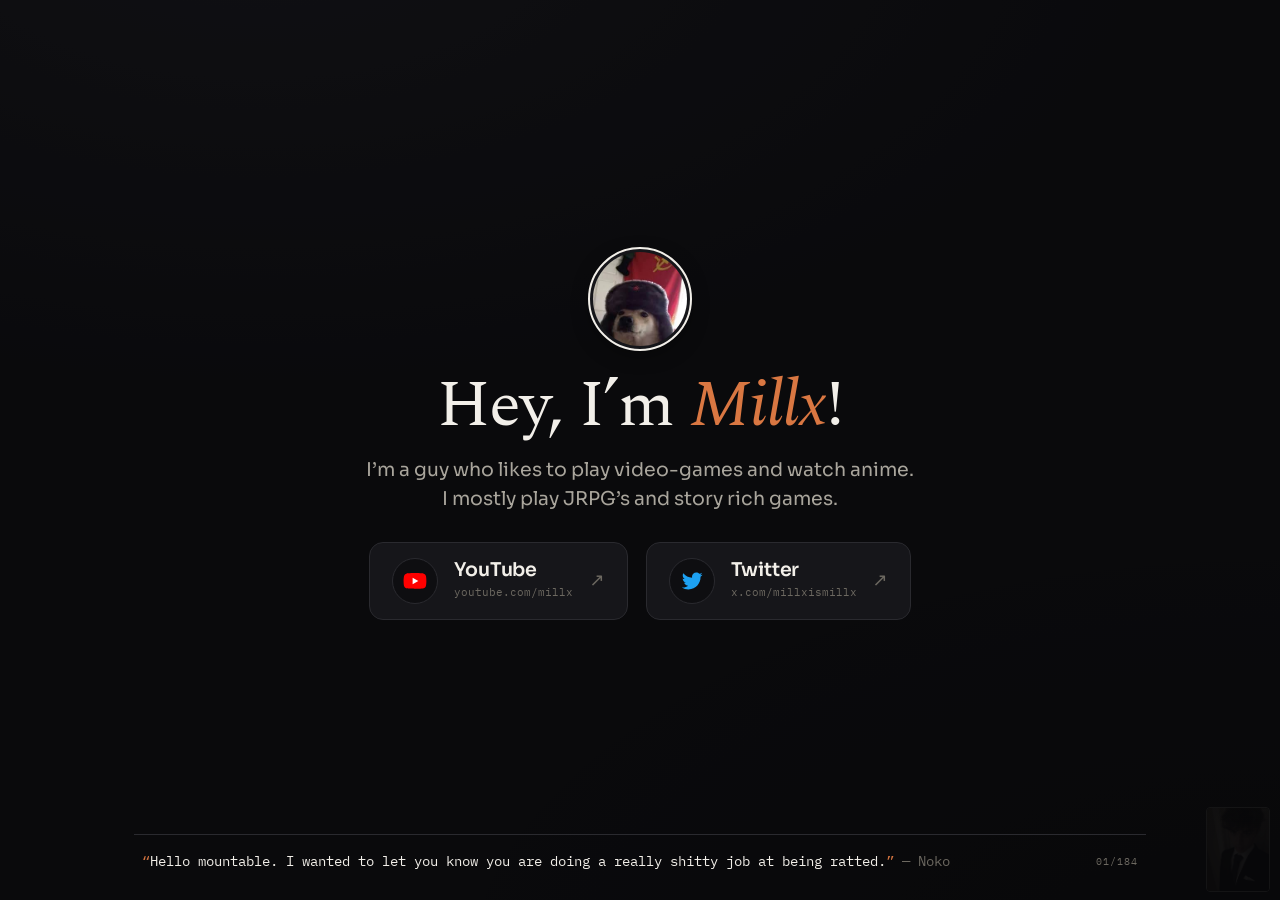
==== index.html @ fc9f0d4f "added some more quotes" ====
<!DOCTYPE html>
<html lang="en">
<head>
  <meta charset="UTF-8" />
  <meta name="viewport" content="width=device-width, initial-scale=1.0" />
  <title>millx.lol</title>
  <meta name="description" content="The personal website of Millx." />
  <meta property="og:title" content="millx.lol" />
  <meta property="og:description" content="The personal website of Millx." />
  <meta property="og:type" content="website" />
  <meta property="og:url" content="https://millx.lol" />
  <meta name="twitter:card" content="summary" />
  <meta name="twitter:title" content="millx.lol" />
  <meta name="twitter:description" content="The personal website of Millx." />
  <link rel="icon" href="assets/ratwitharat.jpg" type="image/jpeg" />
  <link rel="preconnect" href="https://fonts.googleapis.com" />
  <link rel="preconnect" href="https://fonts.gstatic.com" crossorigin />
  <link
    href="https://fonts.googleapis.com/css2?family=IBM+Plex+Mono:wght@400;500&family=Sora:wght@300;400;500;600;700&family=Spectral:ital,wght@0,300;0,400;1,400&display=swap"
    rel="stylesheet"
  />
  <link rel="stylesheet" href="styles.css" />
</head>
<body>
  <main class="screen">

    <section class="card">

      <!-- left: you -->
      <div class="me">
        <img
          class="me__avatar"
          src="assets/russiandoggo.png"
          alt="Millx"
          width="225"
          height="225"
        />
        <h1 class="me__name">Hey, I&rsquo;m <em>Millx</em>!</h1>
        <p class="me__bio">
          I&rsquo;m a guy who likes to play video-games and watch anime.<br />
          I mostly play JRPG&rsquo;s and story rich games.
        </p>
      </div>

      <!-- right: poppy socials -->
      <nav class="socials" aria-label="Socials">
        <a class="soc soc--yt" href="https://youtube.com/millx" target="_blank" rel="noopener noreferrer">
          <span class="soc__disc" aria-hidden="true">
            <svg viewBox="0 0 90 90" width="24" height="24" fill="none" xmlns="http://www.w3.org/2000/svg">
              <path d="M85.7 25.4a11.2 11.2 0 0 0-7.9-7.9C70.9 15.4 45 15.4 45 15.4s-25.9 0-32.8 2.1a11.2 11.2 0 0 0-7.9 7.9C2.2 32.3 2.2 45 2.2 45s0 12.7 2.1 19.6a11.2 11.2 0 0 0 7.9 7.9c6.9 2.1 32.8 2.1 32.8 2.1s25.9 0 32.8-2.1a11.2 11.2 0 0 0 7.9-7.9C87.8 57.7 87.8 45 87.8 45s0-12.7-2.1-19.6Z" fill="#FF0000"/>
              <path d="m36 57 21.5-12L36 33v24Z" fill="#fff"/>
            </svg>
          </span>
          <span class="soc__body">
            <span class="soc__name">YouTube</span>
            <span class="soc__url">youtube.com/millx</span>
          </span>
          <span class="soc__arrow" aria-hidden="true">&nearr;</span>
        </a>
        <a class="soc soc--tw" href="https://x.com/millxismillx" target="_blank" rel="noopener noreferrer">
          <span class="soc__disc soc__disc--tw" aria-hidden="true">
            <svg viewBox="0 0 24 24" width="22" height="22" xmlns="http://www.w3.org/2000/svg">
              <path d="M23.643 4.937c-.835.37-1.732.62-2.675.733.964-.578 1.705-1.49 2.051-2.577-.9.534-1.897.922-2.958 1.13-.85-.904-2.06-1.47-3.4-1.47-2.572 0-4.658 2.086-4.658 4.66 0 .364.042.718.12 1.06-3.873-.195-7.304-2.05-9.602-4.868-.4.69-.63 1.49-.63 2.34 0 1.612.82 3.036 2.07 3.864-.764-.025-1.482-.234-2.11-.583v.06c0 2.257 1.605 4.14 3.737 4.567-.391.106-.803.162-1.227.162-.3 0-.593-.028-.877-.082.593 1.85 2.32 3.194 4.36 3.232-1.6 1.252-3.616 1.996-5.815 1.996-.38 0-.75-.022-1.12-.064 2.06 1.32 4.51 2.09 7.14 2.09 8.57 0 13.255-7.098 13.255-13.255 0-.2-.005-.4-.014-.6.91-.658 1.7-1.477 2.323-2.41z" fill="#1DA1F2"/>
            </svg>
          </span>
          <span class="soc__body">
            <span class="soc__name">Twitter</span>
            <span class="soc__url">x.com/millxismillx</span>
          </span>
          <span class="soc__arrow" aria-hidden="true">&nearr;</span>
        </a>
      </nav>

    </section>

    <!-- slim quote ticker; sits at the bottom of the screen -->
    <footer class="ticker" id="ticker">
      <div class="ticker__roll" id="quote-roll">
        <blockquote class="ticker__quote" id="quote-text">
          <span class="ticker__q">&ldquo;</span><span id="quote-text-inner">deaf means you cant see idioy</span><span class="ticker__q">&rdquo;</span>
          <span class="ticker__by" id="quote-by">&mdash; RatWithAFace</span>
        </blockquote>
      </div>
      <span class="ticker__counter" id="quote-counter">01/184</span>
    </footer>

  </main>

  <!-- the background, after the ten seconds of normalcy run out -->
  <video
    class="bgvideo"
    id="bgvideo"
    autoplay
    muted
    playsinline
    preload="none"
    aria-hidden="true"
  >
    <source src="assets/yaemoricrying.mp4" type="video/mp4" />
  </video>
  <img
    class="bggif"
    id="bggif"
    src="assets/yaemori-loop.gif"
    alt=""
    aria-hidden="true"
  />

  <!-- RatWithAFace. he&rsquo;s around here somewhere. -->
  <button class="rat" id="rat" type="button" aria-label="RatWithAFace" title="RatWithAFace">
    <img class="rat__img" src="assets/ratwitharat.jpg" alt="RatWithAFace" width="88" height="117" loading="lazy" />
  </button>

  <script src="script.js"></script>
</body>
</html>
---- styles.css ----
/* millx.lol — one screen, slightly silly */

:root {
  --bg:     #0e0e11;   /* near-black, faint cool tint */
  --bg-2:   #16161a;
  --ink:    #f2efe9;   /* warm off-white */
  --ink-2:  #a9a59c;   /* muted */
  --ink-3:  #6c6860;   /* faint */
  --rule:   #2a2a2f;

  --pop-red:    #cc0000;   /* YouTube chip (deeper brand red) */
  --pop-red--logo: #ff0000; /* YouTube logo glyph only */
  --accent:     #d97742;   /* name italic */

  --sans:  "Sora", system-ui, sans-serif;
  --serif: "Spectral", Georgia, serif;
  --mono:  "IBM Plex Mono", ui-monospace, monospace;

  --ease: cubic-bezier(.2, .7, .25, 1);
}

@media (prefers-reduced-motion: reduce) {
  *, *::before, *::after {
    animation-duration: .001ms !important;
    transition-duration: .001ms !important;
    animation-iteration-count: 1 !important;
  }
}

* { box-sizing: border-box; }
html, body { height: 100%; }
html { -webkit-text-size-adjust: 100%; }

body {
  margin: 0;
  font-family: var(--sans);
  color: var(--ink);
  background: var(--bg);
  /* subtle vignette + faint grain so the black isn't a flat void */
  background-image:
    radial-gradient(120% 90% at 20% -10%, #1c1c22 0%, transparent 58%),
    radial-gradient(120% 90% at 100% 110%, #08080a 0%, transparent 55%);
  background-attachment: fixed;
  line-height: 1.5;
  -webkit-font-smoothing: antialiased;
  text-rendering: optimizeLegibility;
  overflow: hidden;
}
::selection { background: var(--pop-red); color: #fff; }

/* screen frame ────────────────────────────── */
.screen {
  height: 100svh;
  height: 100dvh;
  max-width: 1080px;
  margin: 0 auto;
  padding: clamp(28px, 6vh, 64px) clamp(20px, 4vw, 34px) 0;
  display: flex;
  flex-direction: column;
}

/* the card: centered column ──────────────── */
.card {
  flex: 1;
  display: flex;
  flex-direction: column;
  align-items: center;
  justify-content: center;
  text-align: center;
  gap: clamp(18px, 3vh, 30px);
  min-height: 0;
}

/* me ─────────────────────────────────────── */
.me {
  animation: rise .6s var(--ease) both;
  display: flex;
  flex-direction: column;
  align-items: center;
}
.me__avatar {
  width: clamp(78px, 11vw, 104px);
  height: clamp(78px, 11vw, 104px);
  object-fit: cover;
  border-radius: 50%;
  border: 2px solid var(--ink);
  background: var(--bg-2);
  padding: 3px;
  margin-bottom: clamp(16px, 2.4vh, 24px);
  box-shadow: 0 6px 22px -8px rgba(0, 0, 0, .65);
}
.me__name {
  font-family: var(--serif);
  font-weight: 400;
  font-size: clamp(32px, 6.8vw, 66px);
  line-height: 1.02;
  letter-spacing: -0.02em;
  margin: 0 0 clamp(10px, 1.8vh, 16px);
}
.me__name em {
  font-style: italic;
  color: var(--accent);
}
.me__bio {
  font-size: clamp(16px, 1.9vw, 19px);
  line-height: 1.55;
  margin: 0;
  max-width: 40ch;
  color: var(--ink-2);
}

/* socials: horizontal button pair ────────── */
.socials {
  display: flex;
  flex-direction: row;
  justify-content: center;
  gap: clamp(12px, 2vw, 18px);
  animation: rise .6s var(--ease) .08s both;
  width: 100%;
}
.soc {
  position: relative;
  display: inline-flex;
  align-items: center;
  gap: clamp(12px, 1.4vw, 16px);
  padding: clamp(12px, 1.5vw, 15px) clamp(16px, 2vw, 22px);
  border-radius: 14px;
  text-decoration: none;
  background: var(--bg-2);
  border: 1px solid var(--rule);
  color: var(--ink);
  isolation: isolate;
  transition: transform .25s var(--ease), box-shadow .3s var(--ease), border-color .25s var(--ease);
}
.soc__disc {
  display: inline-flex;
  align-items: center;
  justify-content: center;
  width: clamp(40px, 4.6vw, 46px);
  height: clamp(40px, 4.6vw, 46px);
  border-radius: 50%;
  flex-shrink: 0;
  background: var(--bg);
  border: 1px solid var(--rule);
  transition: transform .25s var(--ease);
}
/* let each SVG render its own true brand colours on the dark disc */

.soc__body { display: grid; align-content: center; text-align: left; }
.soc__name {
  font-family: var(--sans);
  font-weight: 600;
  font-size: clamp(16px, 2vw, 19px);
  line-height: 1.05;
  letter-spacing: -0.01em;
}
.soc__url {
  font-family: var(--mono);
  font-size: 11px;
  color: var(--ink-3);
  margin-top: 3px;
}
.soc__arrow {
  font-size: 18px;
  font-weight: 500;
  align-self: center;
  color: var(--ink-3);
  transition: transform .3s var(--ease), color .25s var(--ease);
}
.soc:hover,
.soc:focus-visible {
  transform: translateY(-3px);
  outline: none;
}
.soc--yt:hover,
.soc--yt:focus-visible {
  border-color: var(--pop-red--logo);
  box-shadow: 0 10px 30px -12px rgba(255, 0, 0, .55);
}
.soc--yt:hover .soc__arrow,
.soc--yt:focus-visible .soc__arrow { color: var(--pop-red--logo); transform: translate(3px, -3px); }
.soc--yt:hover .soc__disc,
.soc--yt:focus-visible .soc__disc { transform: scale(1.08); }

.soc--tw:hover,
.soc--tw:focus-visible {
  border-color: #1DA1F2;
  box-shadow: 0 10px 30px -12px rgba(29, 161, 242, .55);
}
.soc--tw:hover .soc__arrow,
.soc--tw:focus-visible .soc__arrow { color: #1DA1F2; transform: translate(3px, -3px); }
.soc--tw:hover .soc__disc,
.soc--tw:focus-visible .soc__disc { transform: scale(1.08); }

/* quote ticker ────────────────────────────── */
.ticker {
  margin-top: clamp(14px, 2.4vh, 26px);
  padding: clamp(10px, 1.6vh, 14px) clamp(4px, 1vw, 8px) clamp(16px, 3vh, 30px);
  border-top: 1px solid var(--rule);
  display: grid;
  grid-template-columns: 1fr auto;
  align-items: center;
  gap: clamp(10px, 2vw, 22px);
}
.ticker__roll {
  position: relative;
  overflow: visible;
  min-height: 1.5em;
}
.ticker__quote {
  margin: 0;
  font-family: var(--mono);
  font-size: clamp(12px, 1.5vw, 13.5px);
  white-space: normal;
  word-break: break-word;
  color: var(--ink-2);
  display: inline;
  align-items: baseline;
  gap: 6px;
  transition: opacity .35s var(--ease), transform .35s var(--ease);
}
.ticker__quote.is-out { opacity: 0; transform: translateY(6px); }
.ticker__q { color: var(--accent); }
#quote-text-inner { color: var(--ink); }
.ticker__by { color: var(--ink-3); }
.ticker__counter {
  font-family: var(--mono);
  font-size: 10px;
  letter-spacing: .1em;
  color: var(--ink-3);
  white-space: nowrap;
}

@keyframes rise {
  from { opacity: 0; transform: translateY(10px); }
  to   { opacity: 1; transform: none; }
}

/* the background, reveal after 10s ──────── */
.bgvideo {
  position: fixed;
  inset: 0;
  width: 100%;
  height: 100%;
  object-fit: cover;
  z-index: -2;
  opacity: 0;
  transition: opacity 10s linear, opacity .8s linear;
  pointer-events: none;
}
.bgvideo.is-on { opacity: 1; }
/* the gif that takes over after the cry-video ends */
.bggif {
  position: fixed;
  inset: 0;
  width: 100%;
  height: 100%;
  object-fit: cover;
  z-index: -2;
  opacity: 0;
  transition: opacity .8s linear;
  pointer-events: none;
}
.bggif.is-on { opacity: 1; }
/* the scrim fades in alongside the video over the same ten seconds */
body::before {
  content: "";
  position: fixed;
  inset: 0;
  z-index: -1;
  background: rgba(8, 8, 10, .58);
  pointer-events: none;
  opacity: 0;
  transition: opacity 10s linear;
}
body.is-crying::before { opacity: 1; }
/* the gif phase is brighter/busier; lean on pure white + a heavier scrim */
body.is-looping::before { background: rgba(6, 6, 9, .78); }
body.is-looping .me__bio { color: #fff; }
body.is-looping #quote-text-inner { color: #fff; }
body.is-looping .ticker__by { color: #fff; }

/* the rat ─────────────────────────────────── */
.rat {
  position: fixed;
  right: 10px;
  bottom: 8px;
  border: 0;
  background: transparent;
  padding: 0; margin: 0;
  cursor: pointer;
  opacity: .05;
  transition: opacity .5s var(--ease), transform .5s var(--ease);
  z-index: 20;
}
.rat:hover,
.rat:focus-visible {
  opacity: 1;
  transform: translateY(-2px);
  outline: none;
}
.rat__img {
  display: block;
  width: 64px; height: 85px;
  object-fit: cover;
  border-radius: 4px;
  border: 1px solid var(--ink);
  filter: sepia(.15);
}

/* responsive ──────────────────────────────── */
@media (max-width: 720px) {
  body { overflow-y: auto; overflow-x: hidden; }
  .screen {
    height: auto;
    min-height: 100svh;
    padding: clamp(24px, 8vw, 40px) clamp(16px, 5vw, 22px) clamp(20px, 5vw, 32px);
  }
  .card {
    justify-content: flex-start;
    gap: clamp(20px, 5vw, 32px);
    padding-top: clamp(20px, 6vw, 40px);
  }
  .me__name { font-size: clamp(32px, 9vw, 48px); }
  .me__bio { font-size: clamp(15px, 4.2vw, 18px); max-width: 100%; }

  /* stack the social buttons, full width, URL truncates if needed */
  .socials { flex-direction: column; align-items: stretch; gap: 12px; }
  .soc { width: 100%; }
  .soc__url { font-size: 10.5px; overflow: hidden; text-overflow: ellipsis; white-space: nowrap; }

  /* ticker: shrink text, wrap long quotes, keep it readable */
  .ticker {
    grid-template-columns: 1fr auto;
    padding-top: clamp(12px, 3vw, 16px);
    padding-bottom: clamp(18px, 5vw, 28px);
  }
  .ticker__quote { font-size: clamp(11px, 3.1vw, 13px); line-height: 1.45; }
  .ticker__counter { font-size: 9.5px; }

  .rat__img { width: 56px; height: 74px; }
}

@media (pointer: coarse) {
  .rat { opacity: .12; }
}
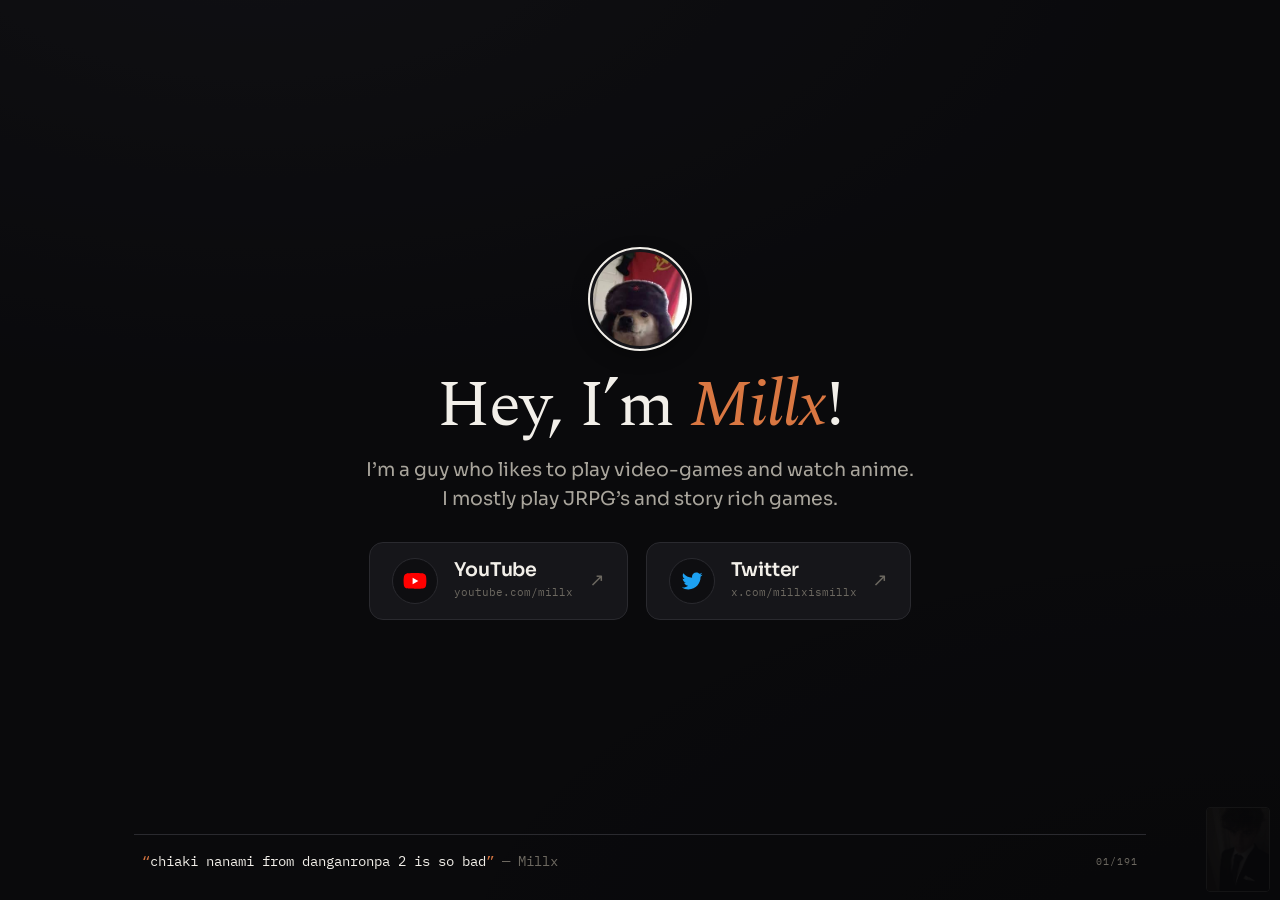
==== commit 7fa0d1f2: "added some more quotes" ====
--- a/index.html
+++ b/index.html
@@ -81,7 +81,7 @@
           <span class="ticker__by" id="quote-by">&mdash; RatWithAFace</span>
         </blockquote>
       </div>
-      <span class="ticker__counter" id="quote-counter">01/184</span>
+      <span class="ticker__counter" id="quote-counter">01/191</span>
     </footer>
 
   </main>
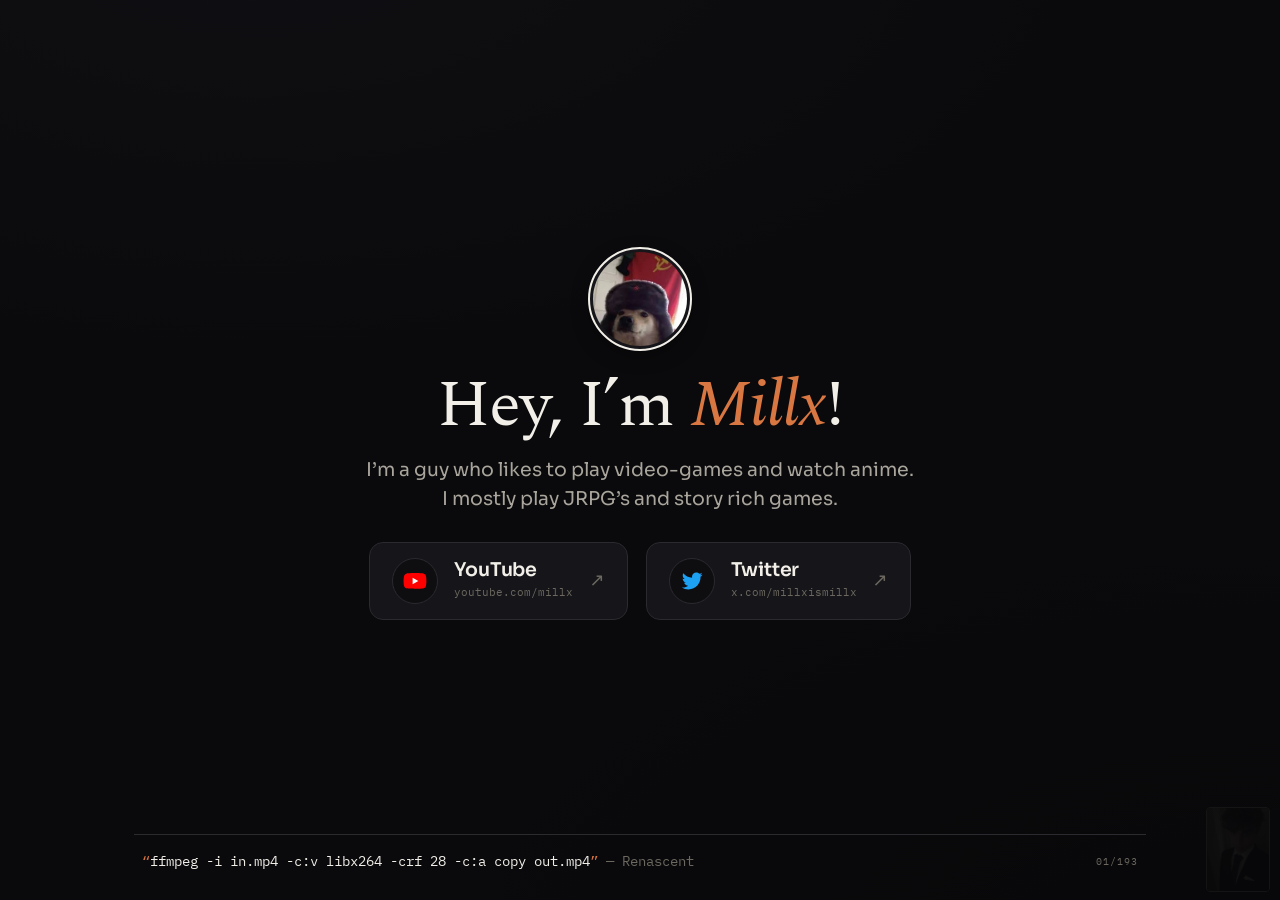
==== commit 739e7db1: "added some more quotes" ====
--- a/index.html
+++ b/index.html
@@ -81,7 +81,7 @@
           <span class="ticker__by" id="quote-by">&mdash; RatWithAFace</span>
         </blockquote>
       </div>
-      <span class="ticker__counter" id="quote-counter">01/191</span>
+      <span class="ticker__counter" id="quote-counter">01/193</span>
     </footer>
 
   </main>
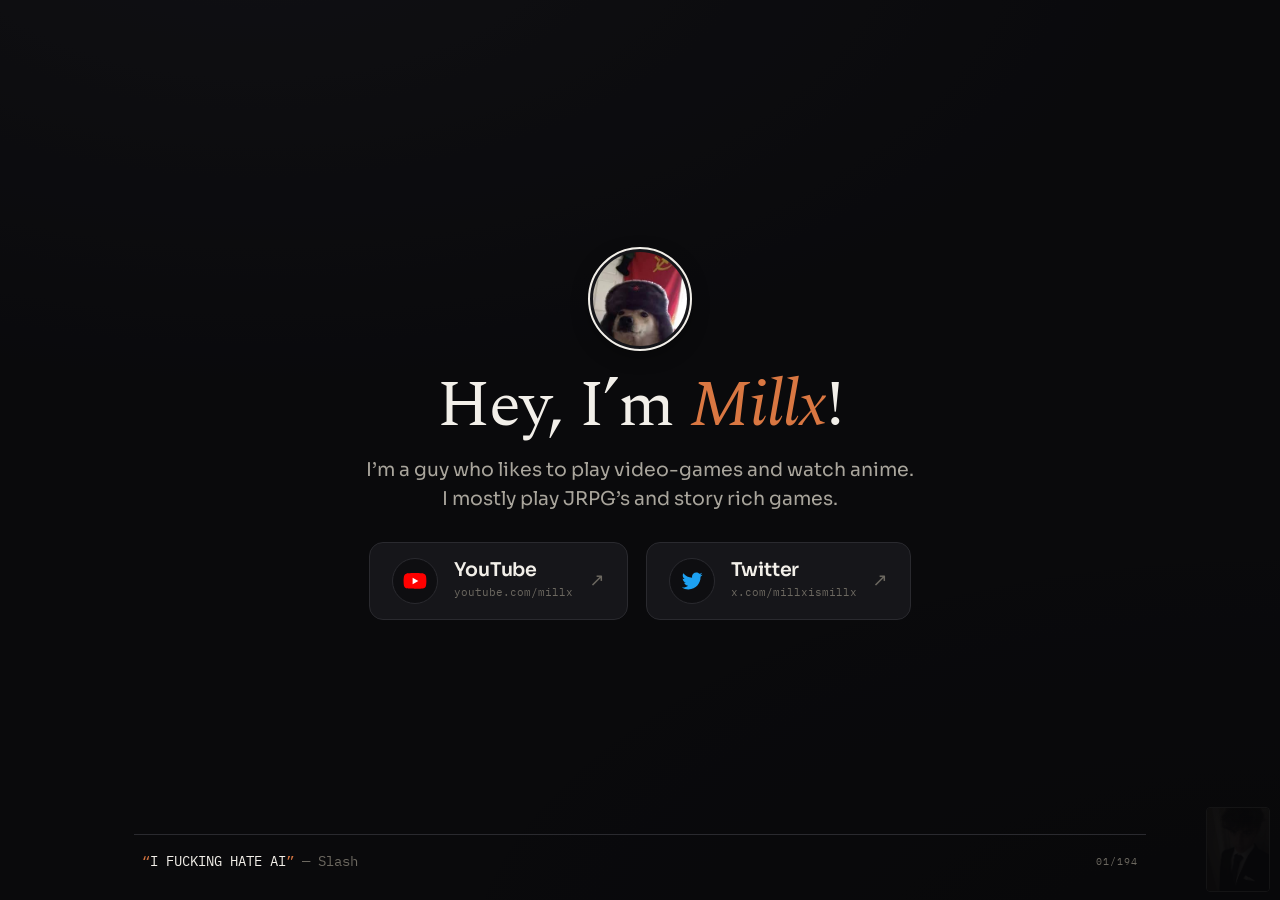
==== commit 83d491f6: "added some more quotes" ====
--- a/index.html
+++ b/index.html
@@ -81,7 +81,7 @@
           <span class="ticker__by" id="quote-by">&mdash; RatWithAFace</span>
         </blockquote>
       </div>
-      <span class="ticker__counter" id="quote-counter">01/193</span>
+      <span class="ticker__counter" id="quote-counter">01/194</span>
     </footer>
 
   </main>
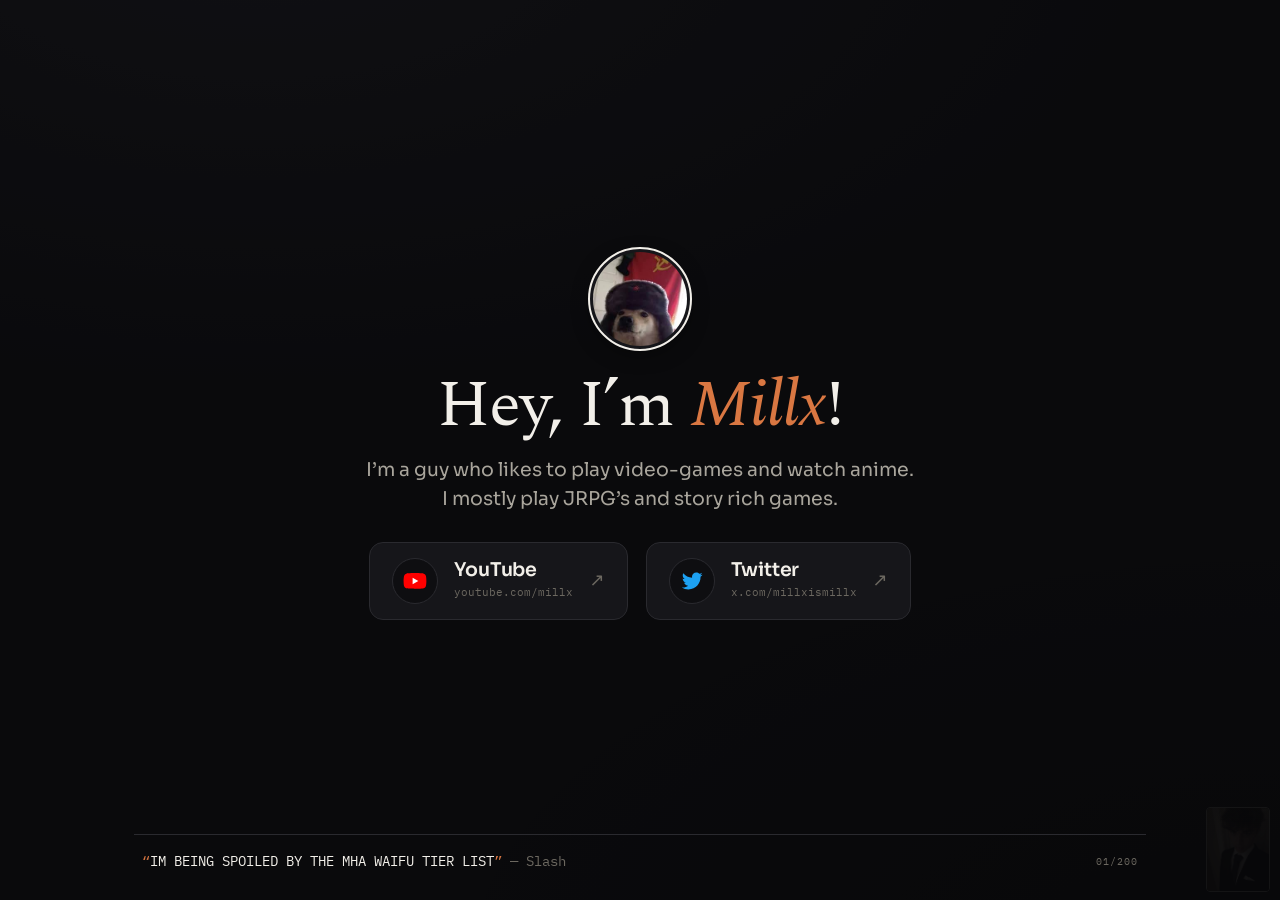
==== commit abc781b4: "added some more quotes" ====
--- a/index.html
+++ b/index.html
@@ -81,7 +81,7 @@
           <span class="ticker__by" id="quote-by">&mdash; RatWithAFace</span>
         </blockquote>
       </div>
-      <span class="ticker__counter" id="quote-counter">01/194</span>
+      <span class="ticker__counter" id="quote-counter">01/200</span>
     </footer>
 
   </main>
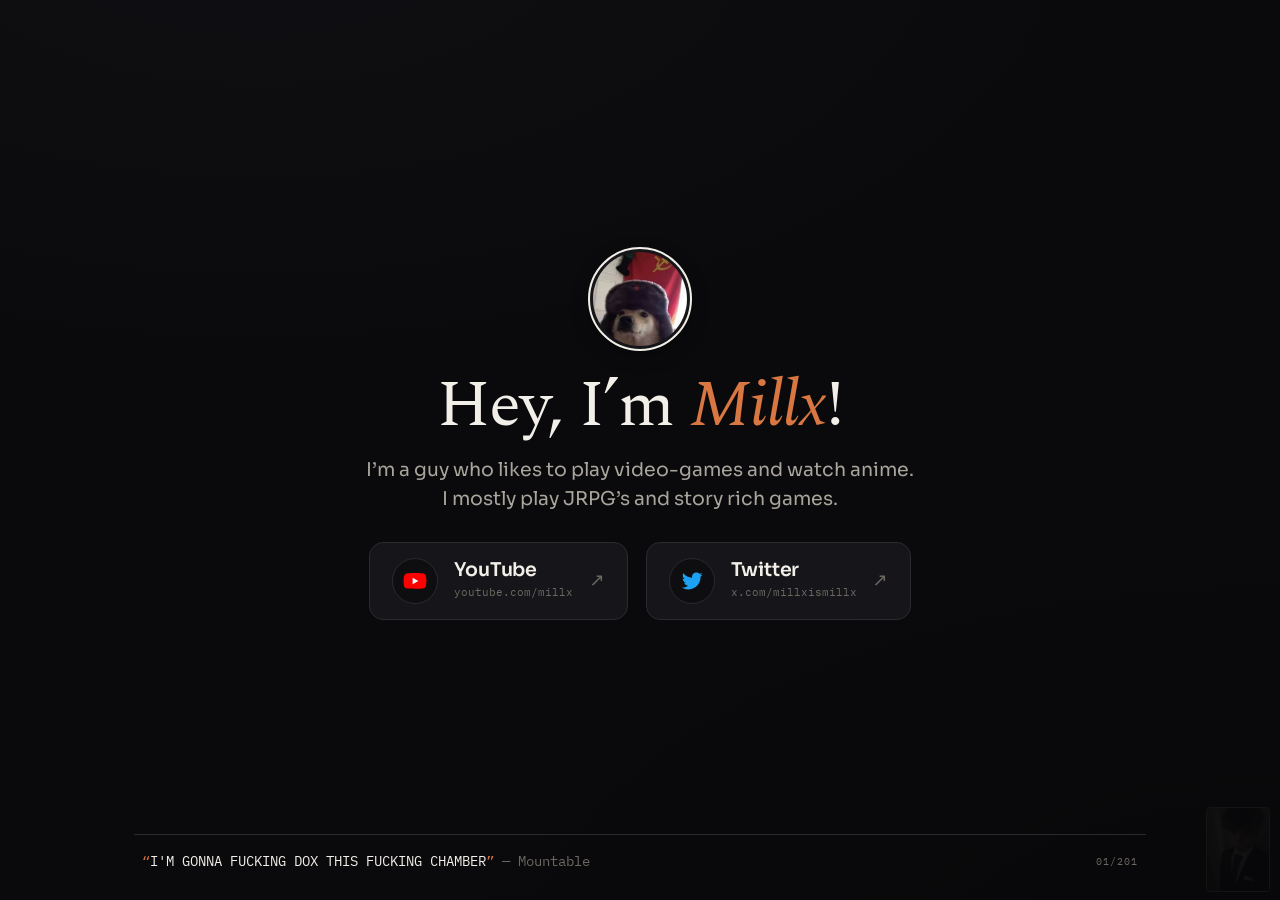
==== commit 158f6894: "added some more quotes" ====
--- a/index.html
+++ b/index.html
@@ -81,7 +81,7 @@
           <span class="ticker__by" id="quote-by">&mdash; RatWithAFace</span>
         </blockquote>
       </div>
-      <span class="ticker__counter" id="quote-counter">01/200</span>
+      <span class="ticker__counter" id="quote-counter">01/201</span>
     </footer>
 
   </main>
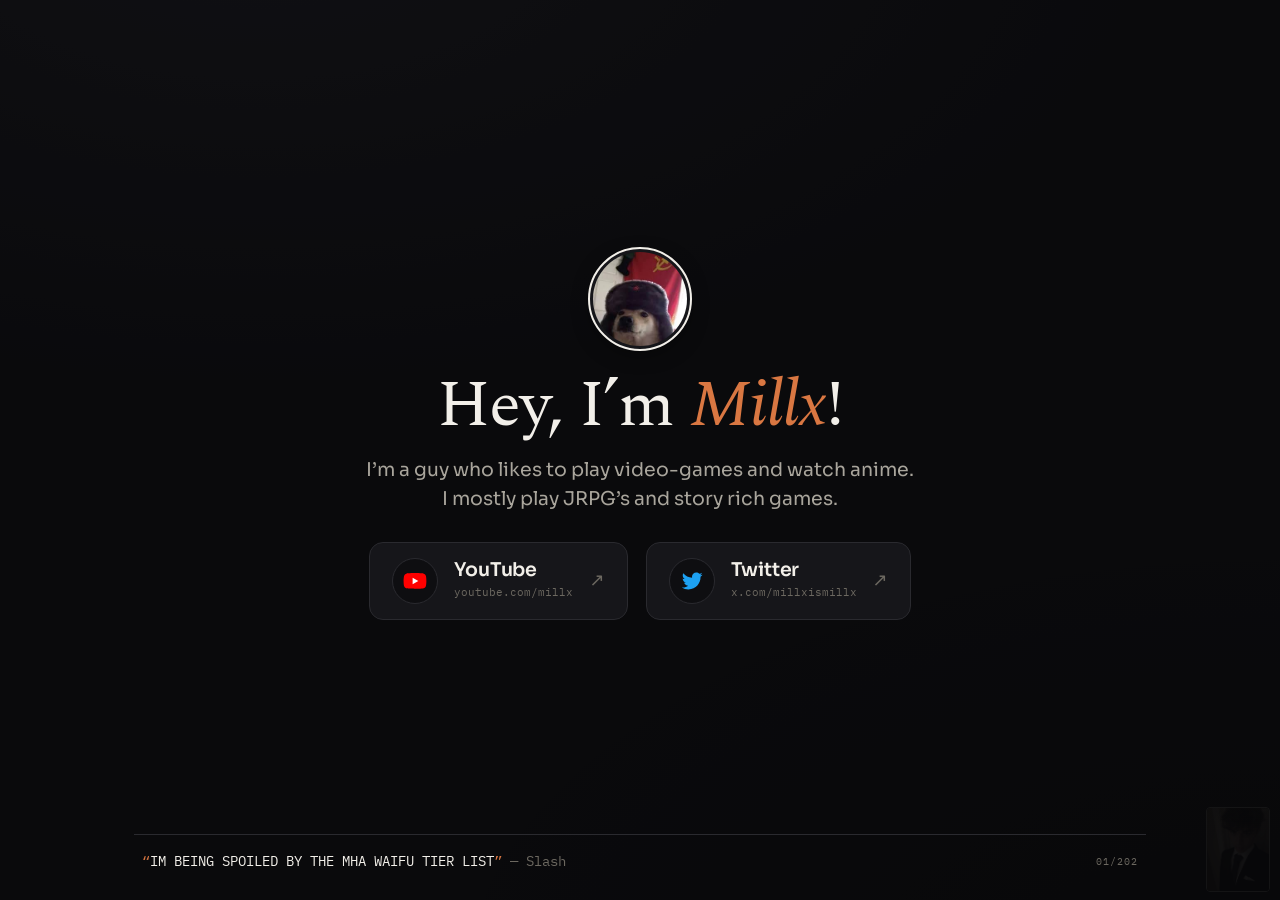
==== commit 16482e74: "added some more quotes" ====
--- a/index.html
+++ b/index.html
@@ -81,7 +81,7 @@
           <span class="ticker__by" id="quote-by">&mdash; RatWithAFace</span>
         </blockquote>
       </div>
-      <span class="ticker__counter" id="quote-counter">01/201</span>
+      <span class="ticker__counter" id="quote-counter">01/202</span>
     </footer>
 
   </main>
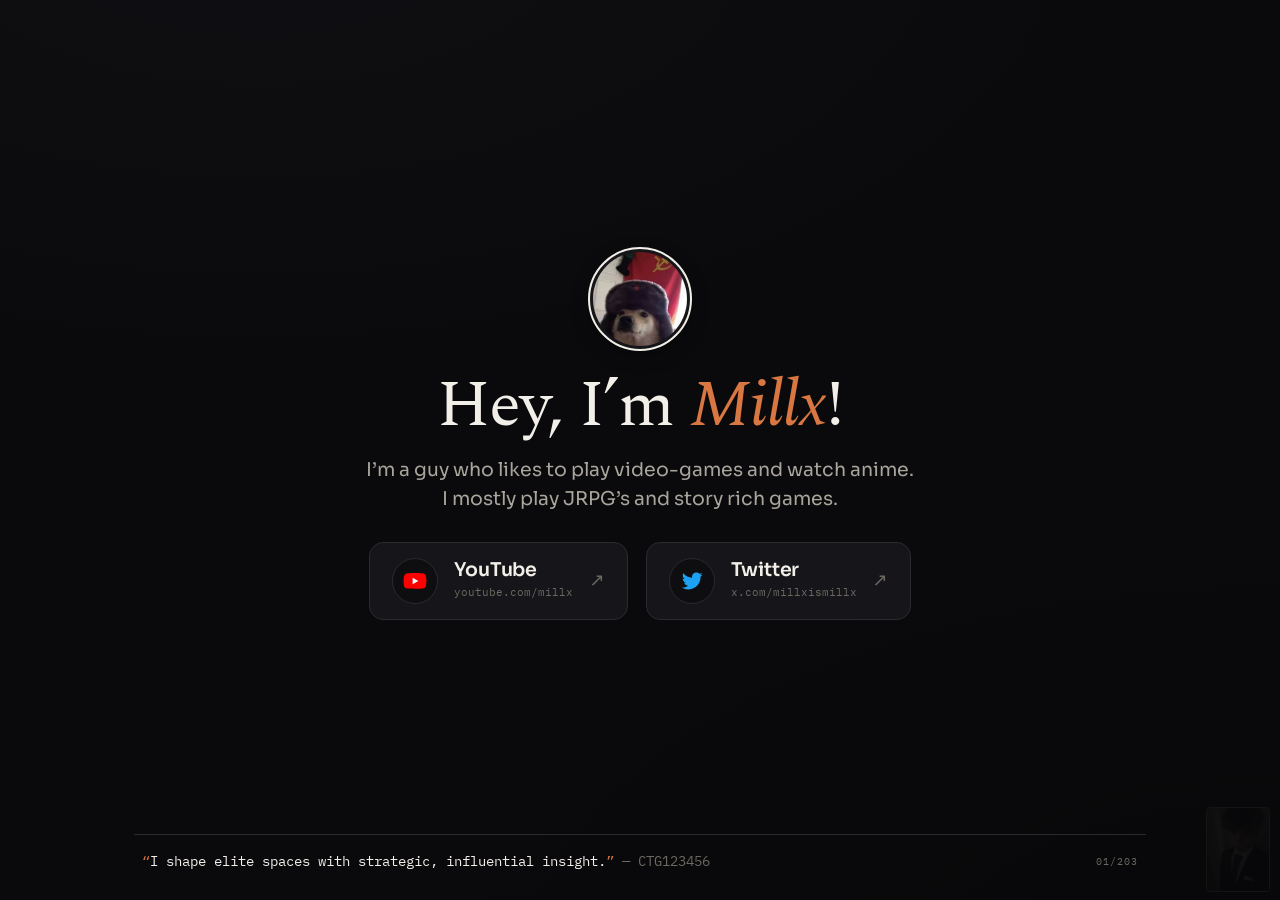
==== commit ff6ba82c: "added some more quotes" ====
--- a/index.html
+++ b/index.html
@@ -81,7 +81,7 @@
           <span class="ticker__by" id="quote-by">&mdash; RatWithAFace</span>
         </blockquote>
       </div>
-      <span class="ticker__counter" id="quote-counter">01/202</span>
+      <span class="ticker__counter" id="quote-counter">01/203</span>
     </footer>
 
   </main>
